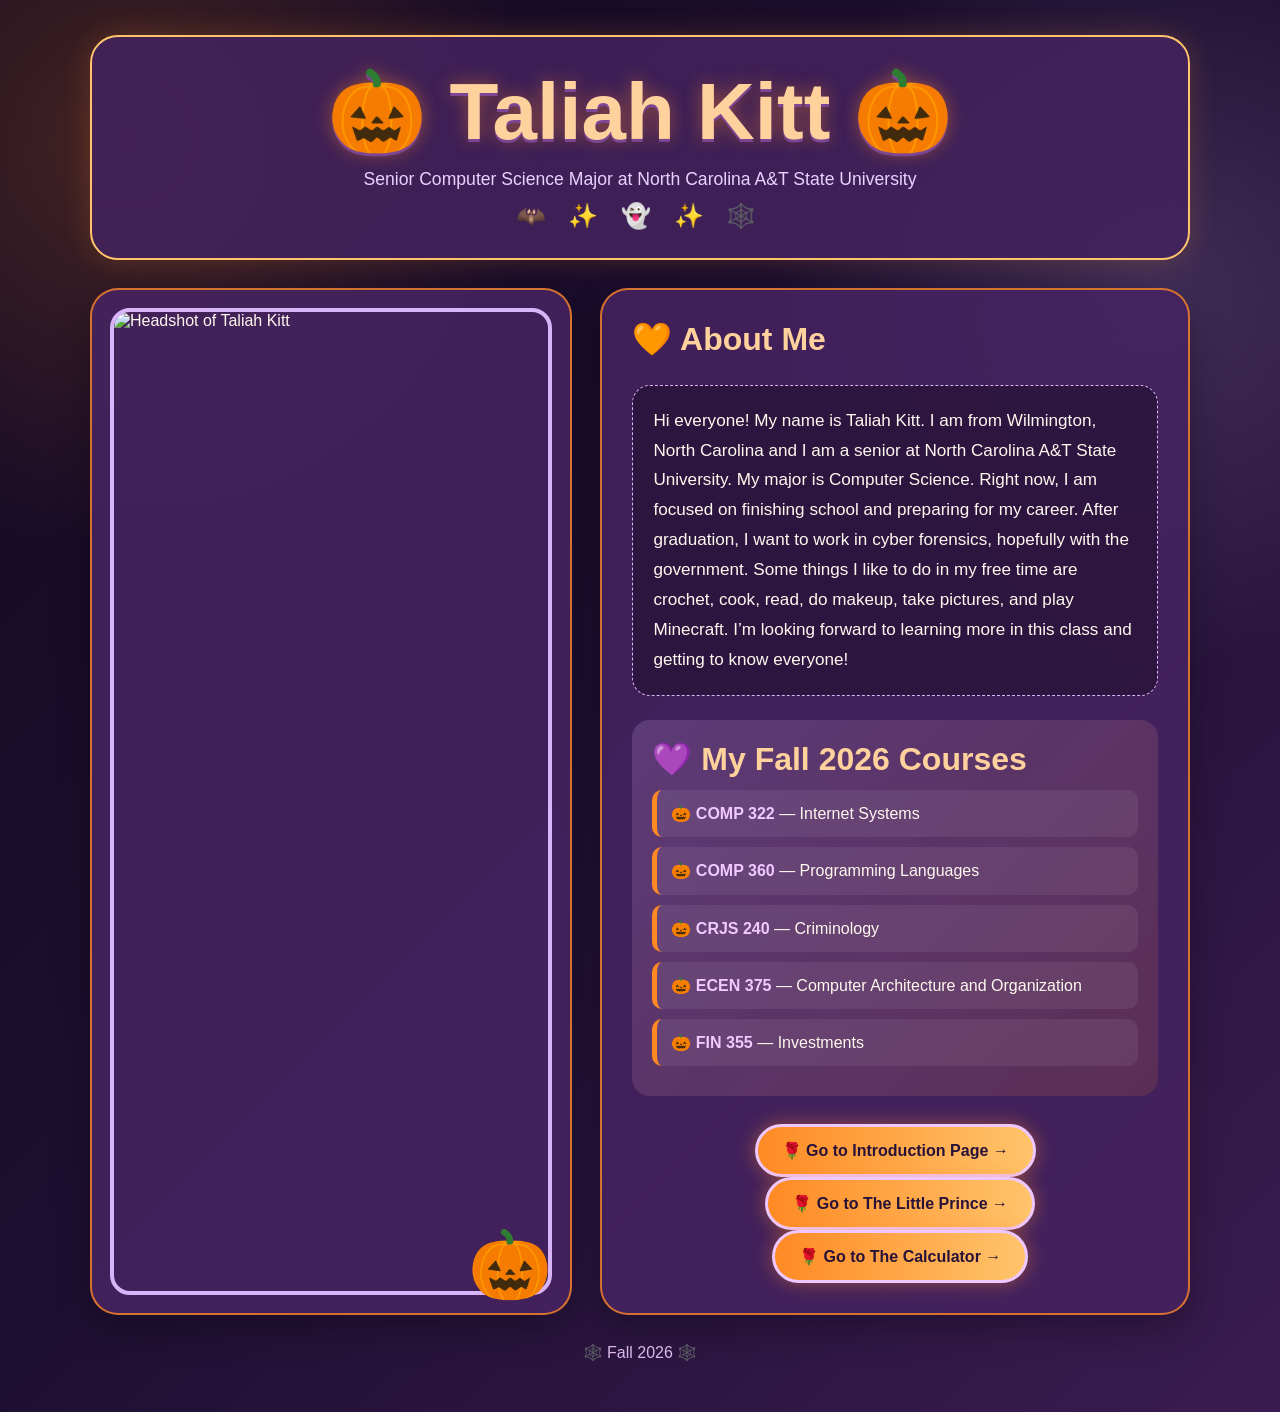
==== index.html @ fc26cb98 "Add files via upload" ====
<!DOCTYPE html>
<html lang="en">
<head>
    <meta charset="UTF-8">
    <meta name="viewport" content="width=device-width, initial-scale=1.0">
    <title>Taliah Kitt | Home</title>

    <style>
        /* Taliah Kitt */
        * {
            box-sizing: border-box;
        }

        :root {
            --purple-dark: #1d0f31;
            --purple: #4f2a70;
            --lavender: #d8b4f8;
            --orange: #ff8a24;
            --orange-light: #ffc46b;
            --cream: #fff8ef;
        }

        body {
            margin: 0;
            font-family: "Trebuchet MS", Arial, sans-serif;
            color: var(--cream);
            background:
                radial-gradient(circle at 10% 10%, rgba(255, 138, 36, 0.20), transparent 24%),
                radial-gradient(circle at 90% 20%, rgba(216, 180, 248, 0.18), transparent 24%),
                linear-gradient(135deg, #140920, var(--purple-dark), #3b1c50);
            min-height: 100vh;
        }

        .container {
            width: min(1100px, 92%);
            margin: auto;
            padding: 35px 0 50px;
        }

        header {
            text-align: center;
            padding: 28px 20px;
            background: rgba(68, 34, 94, 0.86);
            border: 2px solid var(--orange-light);
            border-radius: 28px;
            box-shadow: 0 0 28px rgba(255, 138, 36, 0.20);
        }

        h1 {
            margin: 0;
            color: #ffd19d;
            font-size: clamp(2.6rem, 7vw, 5rem);
            text-shadow: 0 3px 0 #7d4695, 0 0 18px rgba(255, 138, 36, 0.45);
        }

        header p {
            margin: 10px 0 0;
            color: #ead2ff;
            font-size: 1.1rem;
        }

        .decor {
            margin-top: 12px;
            font-size: 1.5rem;
            letter-spacing: 8px;
        }

        .main-grid {
            display: grid;
            grid-template-columns: minmax(280px, 0.9fr) minmax(350px, 1.1fr);
            gap: 28px;
            margin-top: 28px;
        }

        .card {
            background: rgba(70, 35, 96, 0.90);
            border: 2px solid rgba(255, 138, 36, 0.78);
            border-radius: 28px;
            box-shadow: 0 14px 35px rgba(0, 0, 0, 0.28);
        }

        .photo-card {
            padding: 18px;
            position: relative;
        }

        .photo-card img {
            display: block;
            width: 100%;
            height: 100%;
            min-height: 540px;
            object-fit: cover;
            object-position: center top;
            border-radius: 20px;
            border: 4px solid var(--lavender);
        }

        .pumpkin-corner {
            position: absolute;
            right: 18px;
            bottom: 8px;
            font-size: 4.2rem;
        }

        .content-card {
            padding: 30px;
        }

        h2 {
            margin-top: 0;
            color: #ffd19d;
            font-size: 2rem;
        }

        .bio {
            line-height: 1.75;
            font-size: 1.07rem;
            padding: 20px;
            border: 1px dashed var(--lavender);
            border-radius: 18px;
            background: rgba(30, 14, 44, 0.58);
        }

        .courses {
            margin-top: 24px;
            padding: 20px;
            border-radius: 18px;
            background: linear-gradient(135deg, rgba(216, 180, 248, 0.18), rgba(255, 138, 36, 0.12));
        }

        .courses h2 {
            margin-bottom: 12px;
        }

        .courses ul {
            list-style: none;
            padding: 0;
            margin: 0;
        }

        .courses li {
            margin: 10px 0;
            padding: 12px 14px;
            border-left: 5px solid var(--orange);
            border-radius: 10px;
            background: rgba(255, 255, 255, 0.07);
            line-height: 1.45;
        }

        .courses li::before {
            content: "🎃 ";
        }

        .course-code {
            color: #efc9ff;
            font-weight: bold;
        }

        .button-row {
            text-align: center;
            margin-top: 28px;
        }

        .button {
            display: inline-block;
            padding: 14px 24px;
            border-radius: 999px;
            color: #281239;
            background: linear-gradient(90deg, var(--orange), var(--orange-light));
            border: 3px solid #efc8ff;
            text-decoration: none;
            font-weight: bold;
            box-shadow: 0 0 18px rgba(255, 138, 36, 0.42);
        }

        .button + .button {
            margin-left: 10px;
        }

        .button:hover {
            transform: translateY(-2px);
        }

        footer {
            text-align: center;
            color: #d9b8e9;
            padding-top: 28px;
        }

        @media (max-width: 800px) {
            .main-grid {
                grid-template-columns: 1fr;
            }

            .photo-card img {
                min-height: auto;
            }

            .button + .button {
                margin-left: 0;
                margin-top: 12px;
            }
        }
    </style>
</head>
<body>
    <div class="container">
        <!-- Header -->
        <header>
            <h1>🎃 Taliah Kitt 🎃</h1>
            <p>Senior Computer Science Major at North Carolina A&amp;T State University</p>
            <div class="decor">🦇 ✨ 👻 ✨ 🕸️</div>
        </header>

        <main class="main-grid">
            <!-- Required image from the img folder -->
            <section class="card photo-card">
                <img src="img/img1.jpg" alt="Headshot of Taliah Kitt">
                <span class="pumpkin-corner">🎃</span>
            </section>

            <section class="card content-card">
                <!-- Required short bio -->
                <h2>🧡 About Me</h2>
                <p class="bio">
                    Hi everyone! My name is Taliah Kitt. I am from Wilmington, North Carolina and I am a senior at North Carolina A&amp;T State University. My major is Computer Science. Right now, I am focused on finishing school and preparing for my career. After graduation, I want to work in cyber forensics, hopefully with the government. Some things I like to do in my free time are crochet, cook, read, do makeup, take pictures, and play Minecraft. I’m looking forward to learning more in this class and getting to know everyone!
                </p>

                <!-- Required course list -->
                <div class="courses">
                    <h2>💜 My Fall 2026 Courses</h2>
                    <ul>
                        <li><span class="course-code">COMP 322</span> — Internet Systems</li>
                        <li><span class="course-code">COMP 360</span> — Programming Languages</li>
                        <li><span class="course-code">CRJS 240</span> — Criminology</li>
                        <li><span class="course-code">ECEN 375</span> — Computer Architecture and Organization</li>
                        <li><span class="course-code">FIN 355</span> — Investments</li>
                    </ul>
                </div>

                <!-- Required link to introduction.html -->
                <div class="button-row">
                    <a class="button" href="introduction.html">🌹 Go to Introduction Page →</a>
                    <a class="button" href="little_prince.html">🌹 Go to The Little Prince →</a>
                    <a class="button" href="calculator.html">🌹 Go to The Calculator →</a>
                </div>
            </section>
        </main>

        <footer>🕸️ Fall 2026 🕸️</footer>
    </div>
</body>
</html>
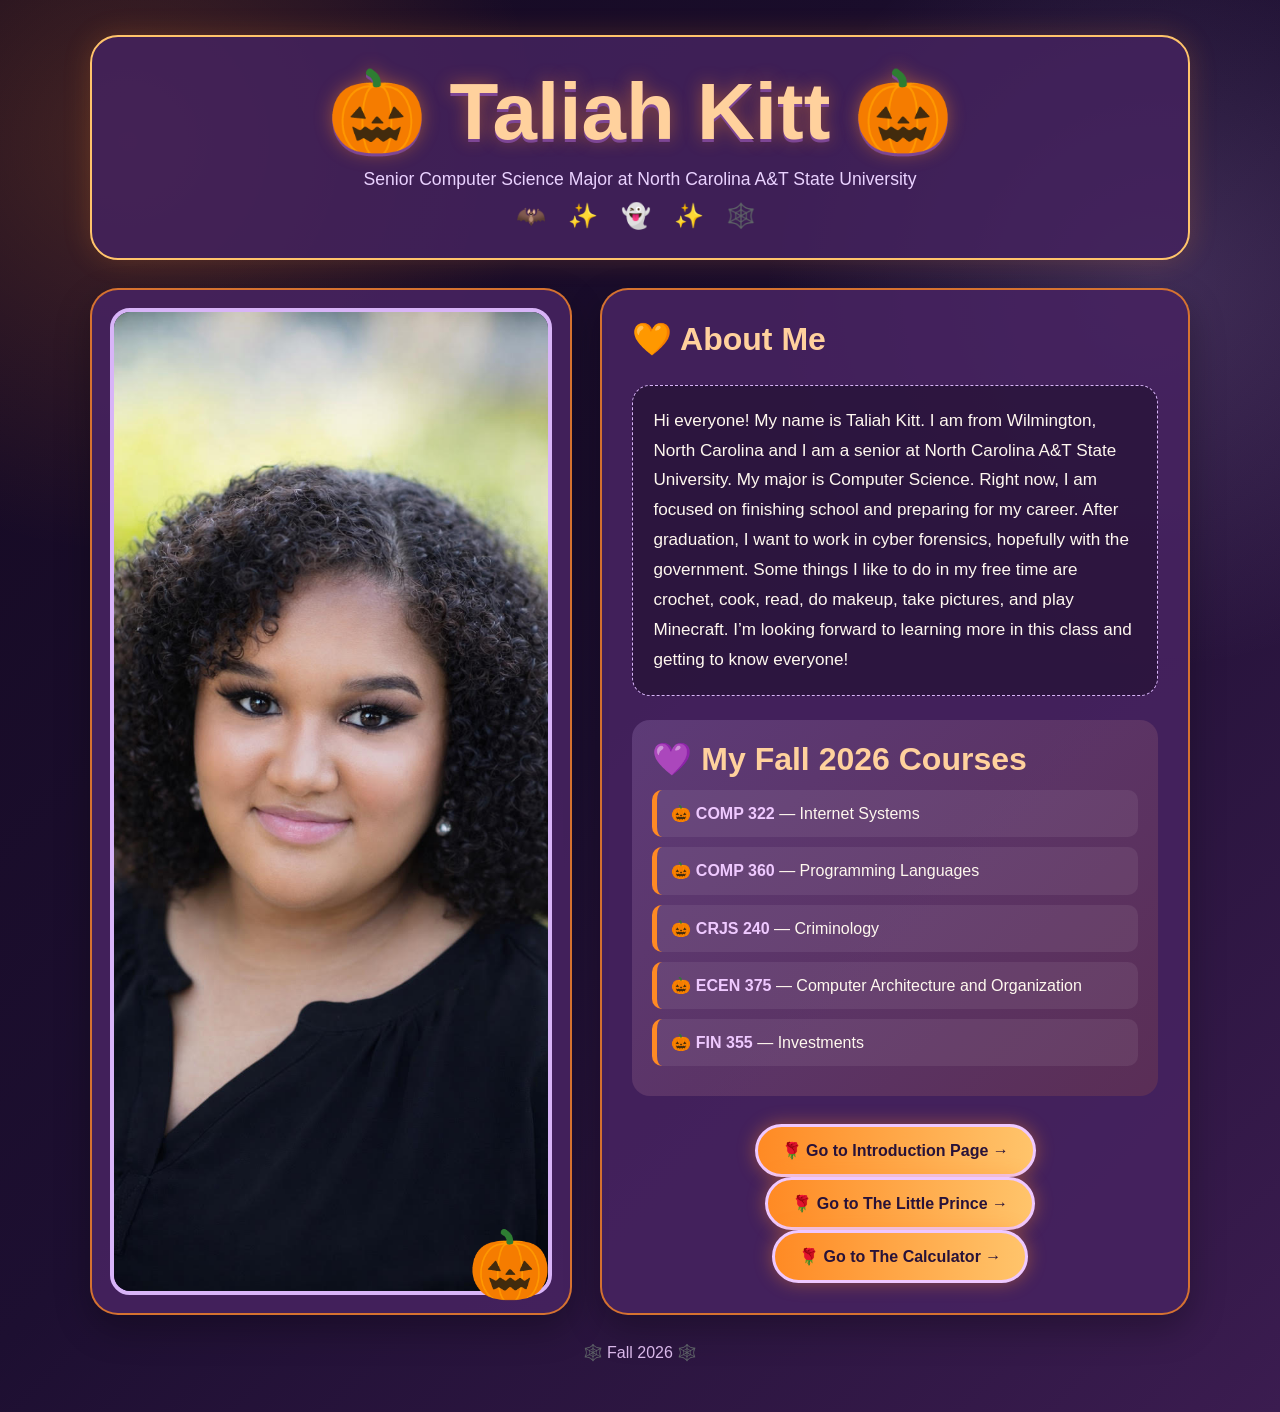
==== commit 947c9a89: "Add files via upload" ====
--- a/index.html
+++ b/index.html
@@ -215,7 +215,7 @@
         <main class="main-grid">
             <!-- Required image from the img folder -->
             <section class="card photo-card">
-                <img src="img/img1.jpg" alt="Headshot of Taliah Kitt">
+                <img src="img1.jpg" alt="Headshot of Taliah Kitt">
                 <span class="pumpkin-corner">🎃</span>
             </section>
 
